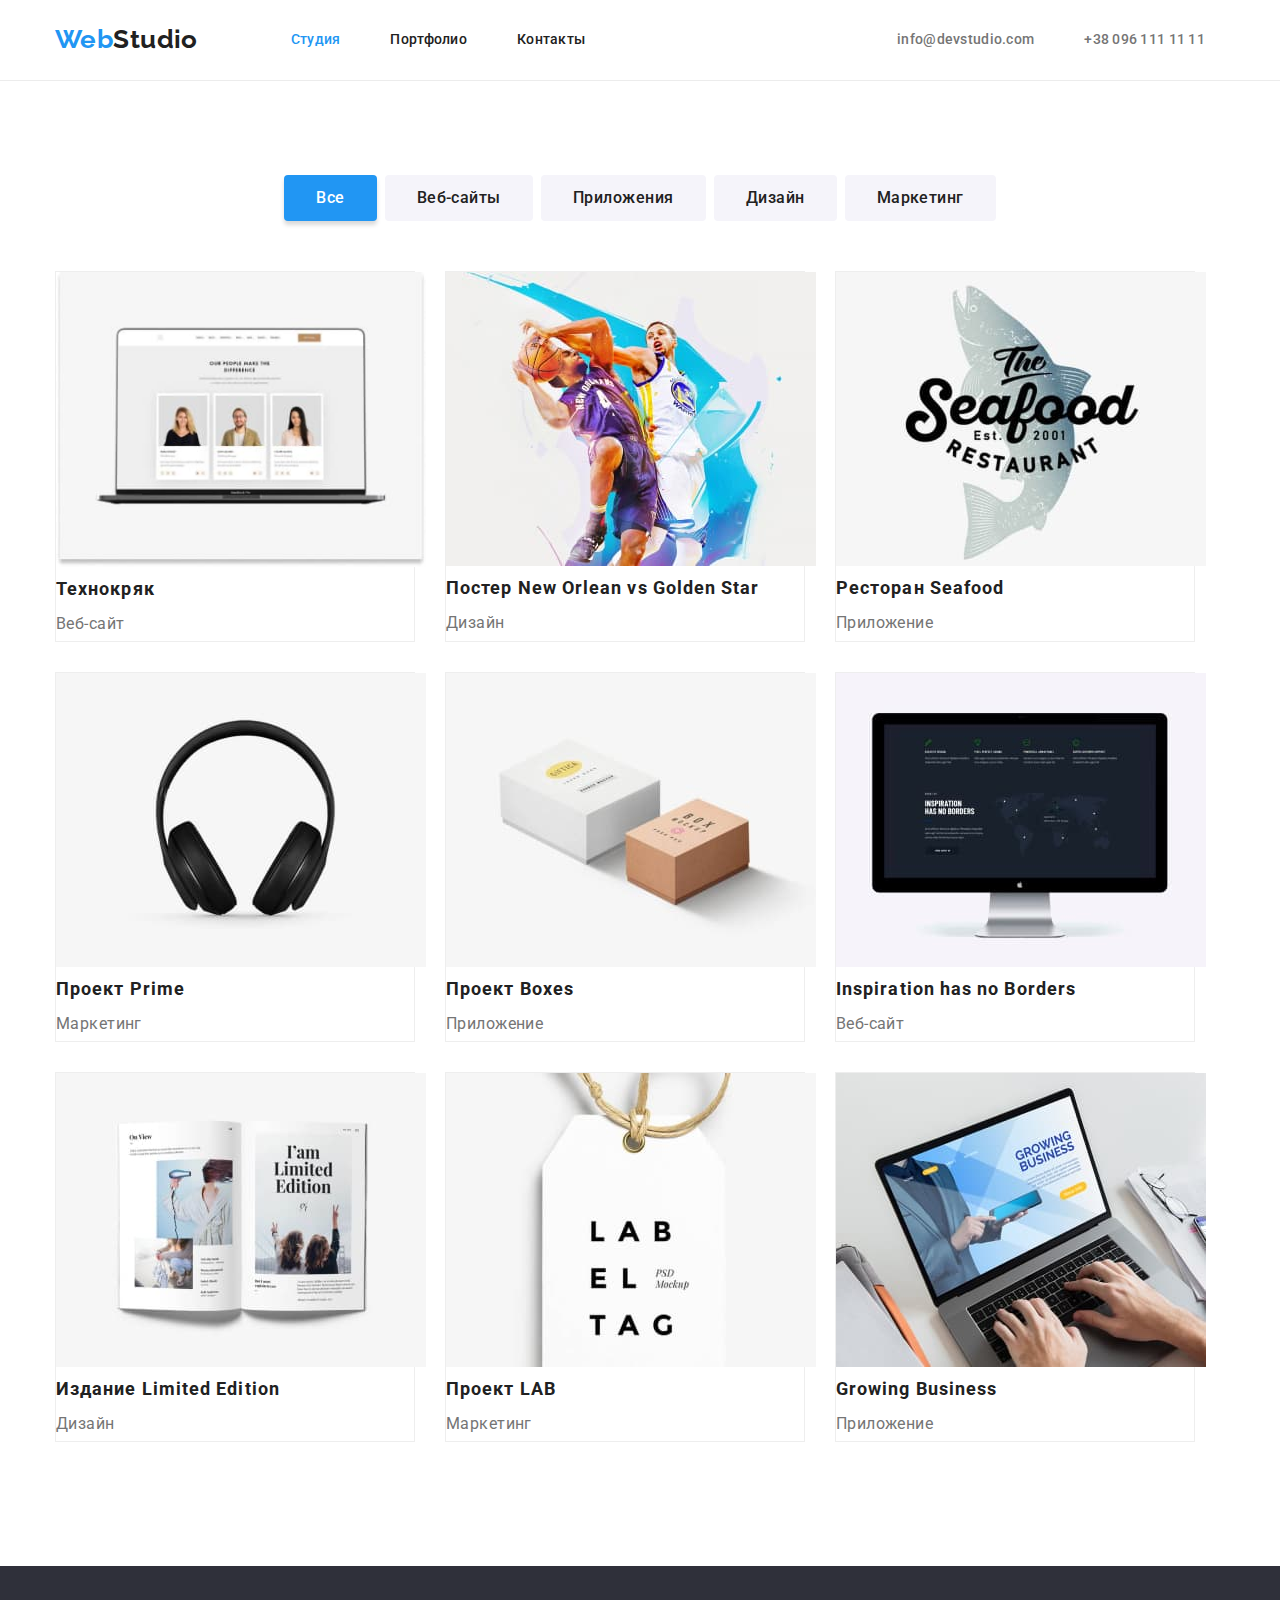
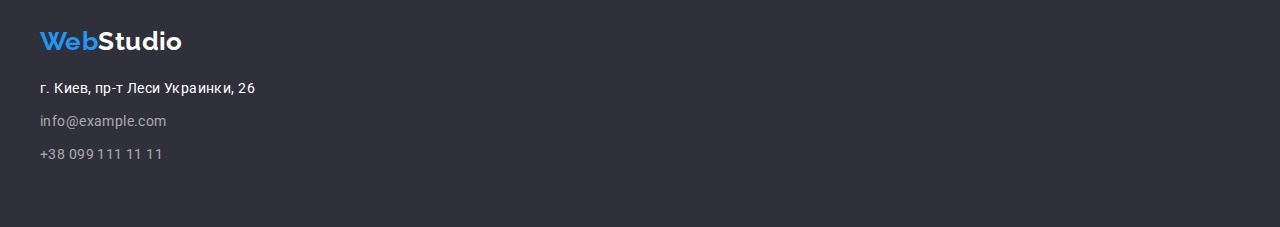
==== portfolio.html @ c17e0c20 "Делает разметку index и portfolio" ====
<!DOCTYPE html>
<html lang="ru">
  <head>
    <meta charset="UTF-8" />
    <meta http-equiv="X-UA-Compatible" content="IE=edge" />
    <meta name="viewport" content="width=device-width, initial-scale=1.0" />
    <title>WebStudio</title>
    <link
      href="https://fonts.googleapis.com/css2?family=Raleway:wght@700&family=Roboto:wght@400;500;700;900&display=swap"
      rel="stylesheet"
    />
    <link
      rel="stylesheet"
      href="https://cdnjs.cloudflare.com/ajax/libs/modern-normalize/0.6.0/modern-normalize.min.css"
    />
    <link rel="stylesheet" href="./css/styles.css" />
  </head>
  <body>
    <header class="page-header">
      <div class="container main-nav">
        <nav class="menu-nav">
          <a href="./index.html" class="logo-header link"
            ><span class="logo-accent">Web</span>Studio
          </a>
          <ul class="site-nav list">
            <li class="site-nav-item">
              <a href="./index.html" class="link current">Студия</a>
            </li>
            <li class="site-nav-item">
              <a href="./portfolio.html" class="link">Портфолио</a>
            </li>
            <li class="site-nav-item">
              <a href="./index.html" class="link">Контакты</a>
            </li>
          </ul>
        </nav>
        <ul class="site-contact list">
          <li class="site-contact-item">
            <a href="mailto:info@devstudio.com" class="link"
              >info@devstudio.com</a
            >
          </li>
          <li class="site-contact-item">
            <a href="tel:+380961111111" class="link">+38 096 111 11 11</a>
          </li>
        </ul>
      </div>
    </header>
    <main>
      <section>
        <div class="container section-portfolio">
          <h1 class="heading-hidden">Портфолио</h1>
          <ul class="list portfolio-buttons">
            <li>
              <button type="button" class="btn btn-portfolio">Все</button>
            </li>
            <li>
              <button type="button" class="btn">Веб-сайты</button>
            </li>
            <li>
              <button type="button" class="btn">Приложения</button>
            </li>
            <li>
              <button type="button" class="btn">Дизайн</button>
            </li>
            <li>
              <button type="button" class="btn">Маркетинг</button>
            </li>
          </ul>
          <ul class="portfolio-list list">
            <li class="portfolio-item">
              <img src="./images/portfolio-1.jpg" alt="Ноутбук" width="370" />
              <h2>Технокряк</h2>
              <p>Веб-сайт</p>
            </li>
            <li class="portfolio-item">
              <img
                src="./images/portfolio-2.jpg"
                alt="Постер New Orlean vs Golden Star"
                width="370"
              />
              <h2>Постер <span lang="en">New Orlean vs Golden Star</span></h2>
              <p>Дизайн</p>
            </li>
            <li class="portfolio-item">
              <img
                src="./images/portfolio-3.jpg"
                alt="Логотоп ресторана Seafood"
                width="370"
              />
              <h2>Ресторан <span lang="en">Seafood</span></h2>
              <p>Приложение</p>
            </li>
            <li class="portfolio-item">
              <img src="./images/portfolio-4.jpg" alt="Наушники" width="370" />
              <h2>Проект <span lang="en">Prime</span></h2>
              <p>Маркетинг</p>
            </li>
            <li class="portfolio-item">
              <img src="./images/portfolio-5.jpg" alt="Коробки" width="370" />
              <h2>Проект <span lang="en">Boxes</span></h2>
              <p>Приложение</p>
            </li>
            <li class="portfolio-item">
              <img src="./images/portfolio-6.jpg" alt="Монитор" width="370" />
              <h2><span lang="en">Inspiration has no Borders</span></h2>
              <p>Веб-сайт</p>
            </li>
            <li class="portfolio-item">
              <img src="./images/portfolio-7.jpg" alt="Книга" width="370" />
              <h2>Издание <span lang="en"> Limited Edition</span></h2>
              <p>Дизайн</p>
            </li>
            <li class="portfolio-item">
              <img src="./images/portfolio-8.jpg" alt="Этикетка" width="370" />
              <h2>Проект<span lang="en"> LAB</span></h2>
              <p>Маркетинг</p>
            </li>
            <li class="portfolio-item">
              <img src="./images/portfolio-9.jpg" alt="Ноутбук" width="370" />
              <h2><span lang="en">Growing Business</span></h2>
              <p>Приложение</p>
            </li>
          </ul>
        </div>
      </section>
    </main>
    <footer class="footer">
      <div class="container page-footer">
        <a href="./index.html" class="logo-footer link"
          ><span class="logo-accent">Web</span>Studio
        </a>
        <address class="footer-address">
          <ul class="list footer-list">
            <li class="footer-list-item">
              <a
                href="https://goo.gl/maps/j5LTMicuxcYMiGvK8"
                target="_blank"
                rel="noreferrer noopener"
                class="link address"
              >
                г. Киев, пр-т Леси Украинки, 26
              </a>
            </li>
            <li class="footer-list-item">
              <a href="mailto:info@example.com" class="link"
                >info@example.com</a
              >
            </li>
            <li class="footer-list-item">
              <a href="tel:+380991111111" class="link">+38 099 111 11 11</a>
            </li>
          </ul>
        </address>
      </div>
    </footer>
  </body>
</html>
---- css/styles.css ----
:root {
  --primary-text-color: #757575;
  --title-text-color: #212121;
  --accent-color: #2196f3;
  --primary-background-color: #ffffff;
  --hero-background-color: #2f303a;
  --button-background-color: #f5f4fa;
  --line-color: #ececec;
}

html {
  box-sizing: border-box;
}

*,
*::before,
*::after {
  box-sizing: inherit;
}

ul {
  margin: 0;
  padding: 0;
}

h1,
h2,
h3,
h4,
h5,
h6 {
  margin-top: 0;
  margin-bottom: 0;
}

body {
  /* margin: 0; */
  background-color: var(--primary-background-color);
  color: var(--primary-text-color);
  font-family: Roboto, sans-serif;
  letter-spacing: 0.03em;
  font-size: 14px;
  line-height: 1.14;
}

.container {
  width: 1200px;
  padding-left: 15px;
  padding-right: 15px;
  margin-right: auto;
  margin-left: auto;
  /* background-color: tomato; */
}

.link {
  text-decoration: none;
}

.list {
  list-style-type: none;
  /* margin: 0;
  padding: 0; */
}
.page-header {
  border-bottom: 1px solid var(--line-color);
}

.logo-header {
  color: var(--title-text-color);
  font-family: Raleway, sans-serif;
  font-size: 26px;
  font-weight: 700;
  line-height: 1.2;
}
.site-nav .link {
  color: var(--title-text-color);
  font-weight: 500;
  letter-spacing: 0.02em;
}

.site-nav .link:hover,
.site-nav .link:focus,
.site-nav .link.current,
.logo-accent {
  color: var(--accent-color);
}

.site-contact .link {
  color: var(--primary-text-color);
  font-weight: 500;
  letter-spacing: 0.02em;
}

.site-contact .link:hover,
.site-contact .link:focus {
  color: var(--accent-color);
}

.site-contact {
  display: flex;
}

.main-nav {
  display: flex;
  justify-content: space-between;
  align-items: center;
}

.menu-nav {
  display: flex;
  align-items: center;
  margin-top: 12px;
  margin-bottom: 12px;
}

.site-nav {
  display: flex;
}

.site-nav-item a {
  display: block;
  padding: 20px 20px;
}
.site-nav-item {
  margin-left: 10px;
}

.site-nav-item:first-child {
  margin-left: 73px;
}

.site-contact-item a {
  display: block;
  padding: 20px;
}

.site-contact-item:nth-child(2) {
  margin-left: 10px;
}

.hero {
  padding-bottom: 200px;
  padding-top: 200px;
  background-color: var(--hero-background-color);
  color: var(--primary-background-color);
  text-align: center;
}

.hero .hero-title {
  margin-bottom: 30px;
  font-weight: 900;
  font-size: 44px;
  line-height: 1.36;
  text-align: center;
  letter-spacing: 0.06em;
  text-transform: uppercase;
}
/* .hero-title {
  margin-top: 0px;
  margin-bottom: 30px;
}
.title {
  margin-top: 0;
  margin-bottom: 10px;
} */
.btn {
  display: inline-block;
  background-color: var(--button-background-color);
  cursor: pointer;
  color: var(--title-text-color);
  font-family: inherit;
  font-weight: 500;
  font-size: 16px;
  line-height: 1.62;
  text-align: center;
  border: 0;
  letter-spacing: 0.03em;
  border-radius: 4px;
  padding: 10px 32px;
}
.btn:hover,
.btn:focus {
  background-color: var(--accent-color);
}

.accent-btn {
  background-color: var(--accent-color);
  color: var(--primary-background-color);
  box-shadow: 0px 4px 4px rgba(0, 0, 0, 0.15);
  font-weight: 700;
  line-height: 1.875;
  letter-spacing: 0.06em;
  box-shadow: 0px 4px 4px rgba(0, 0, 0, 0.15);
  border-radius: 4px;
  /* повторяется бордер? */
  padding: 10px 32px;
  min-width: 200px;
}

.btn-portfolio {
  background-color: var(--accent-color);
  color: var(--primary-background-color);
  box-shadow: 0px 4px 4px rgba(0, 0, 0, 0.15);
}
.section-benefits {
  padding-bottom: 94px;
  padding-top: 94px;
}

.heading-hidden {
  display: none;
}

.benefits-list {
  display: flex;
}

.benefits-list li {
  margin-right: 30px;
}

.benefits-list li:last-child {
  margin-right: 0;
}
/* .benefits-list .title {
  c
} */
.benefits-list .description {
  line-height: 1.714;
}

.section-title {
  color: var(--title-text-color);
  font-weight: 700;
  font-size: 36px;
  line-height: 1.16;
  text-align: center;
}

.team {
  background-color: var(--button-background-color);
}

.team-list {
  display: flex;
  justify-content: space-between;
}

.team-list-item {
  background-color: var(--primary-background-color);
  box-shadow: 0px 1px 3px rgba(0, 0, 0, 0.12), 0px 1px 1px rgba(0, 0, 0, 0.14),
    0px 2px 1px rgba(0, 0, 0, 0.2);
  border-radius: 0px 0px 4px 4px;
}

.team-list-item > .team-list-title {
  color: var(--title-text-color);
  font-weight: 500;
  font-size: 16px;
  line-height: 1.18;
  text-align: center;
}

.team-list-item > .team-list-description {
  font-size: 16px;
  line-height: 1.18;
  /* identical to box height */
  text-align: center;
}

.footer {
  background-color: var(--hero-background-color);
}

.logo-footer {
  color: var(--primary-background-color);
  font-family: Raleway, sans-serif;
  font-size: 26px;
  font-weight: 700;
  line-height: 1.2;
}

.footer-list-item .link {
  color: rgba(255, 255, 255, 0.6);
  font-style: normal;
  line-height: 1.71;
}

.footer-address {
  font-style: normal;
}
.footer-list-item .link.address {
  color: var(--primary-background-color);
}
.footer-list-item .link:hover,
.footer-list-item .link:focus {
  color: var(--accent-color);
}

.portfolio-list .portfolio-item {
  border: 1px solid #eeeeee;
}

.portfolio-item > h2 {
  color: var(--title-text-color);
  font-weight: 700;
  font-size: 18px;
  line-height: 2;
  letter-spacing: 0.06em;
}

.portfolio-item > p {
  font-size: 16px;
  line-height: 1.87px;
}
.description {
  margin-bottom: 0;
  margin-top: 0;
}

.section-works {
  padding-top: 0;
  padding-bottom: 94px;
}

.works-list {
  display: flex;
  justify-content: space-between;
}

.benefits-title {
  margin-bottom: 10px;
  color: var(--title-text-color);
  font-weight: 700;
  text-transform: uppercase;
  font-size: 14px;
}
.section-works .section-title {
  margin-bottom: 50px;
}

.section-team {
  padding: 94px 0;
}

.section-team .section-title {
  margin-bottom: 50px;
}

.team-list-item img {
  margin-bottom: 30px;
}

.team-list-item h3 {
  margin-bottom: 10px;
}

.team-list-item p {
  margin-top: 0;
  margin-bottom: 30px;
}

.page-footer {
  padding: 60px 0;
}

.page-footer .logo-footer {
  display: block;
  margin-bottom: 20px;
}

.footer-list-item:not(:last-child) {
  display: block;
  margin-bottom: 9px;
}

.portfolio-buttons {
  display: flex;
  margin-bottom: 50px;
  justify-content: center;
}
.section-portfolio {
  padding-top: 94px;
  padding-bottom: 94px;
}

.portfolio-buttons li:not(:last-child) {
  margin-right: 8px;
}

.portfolio-list {
  display: flex;
  flex-wrap: wrap;
}

.portfolio-item:nth-child(3n) {
  margin-right: 0;
}

.portfolio-item {
  width: calc((100% - 90px) / 3);
  margin-right: 30px;
  margin-bottom: 30px;
}
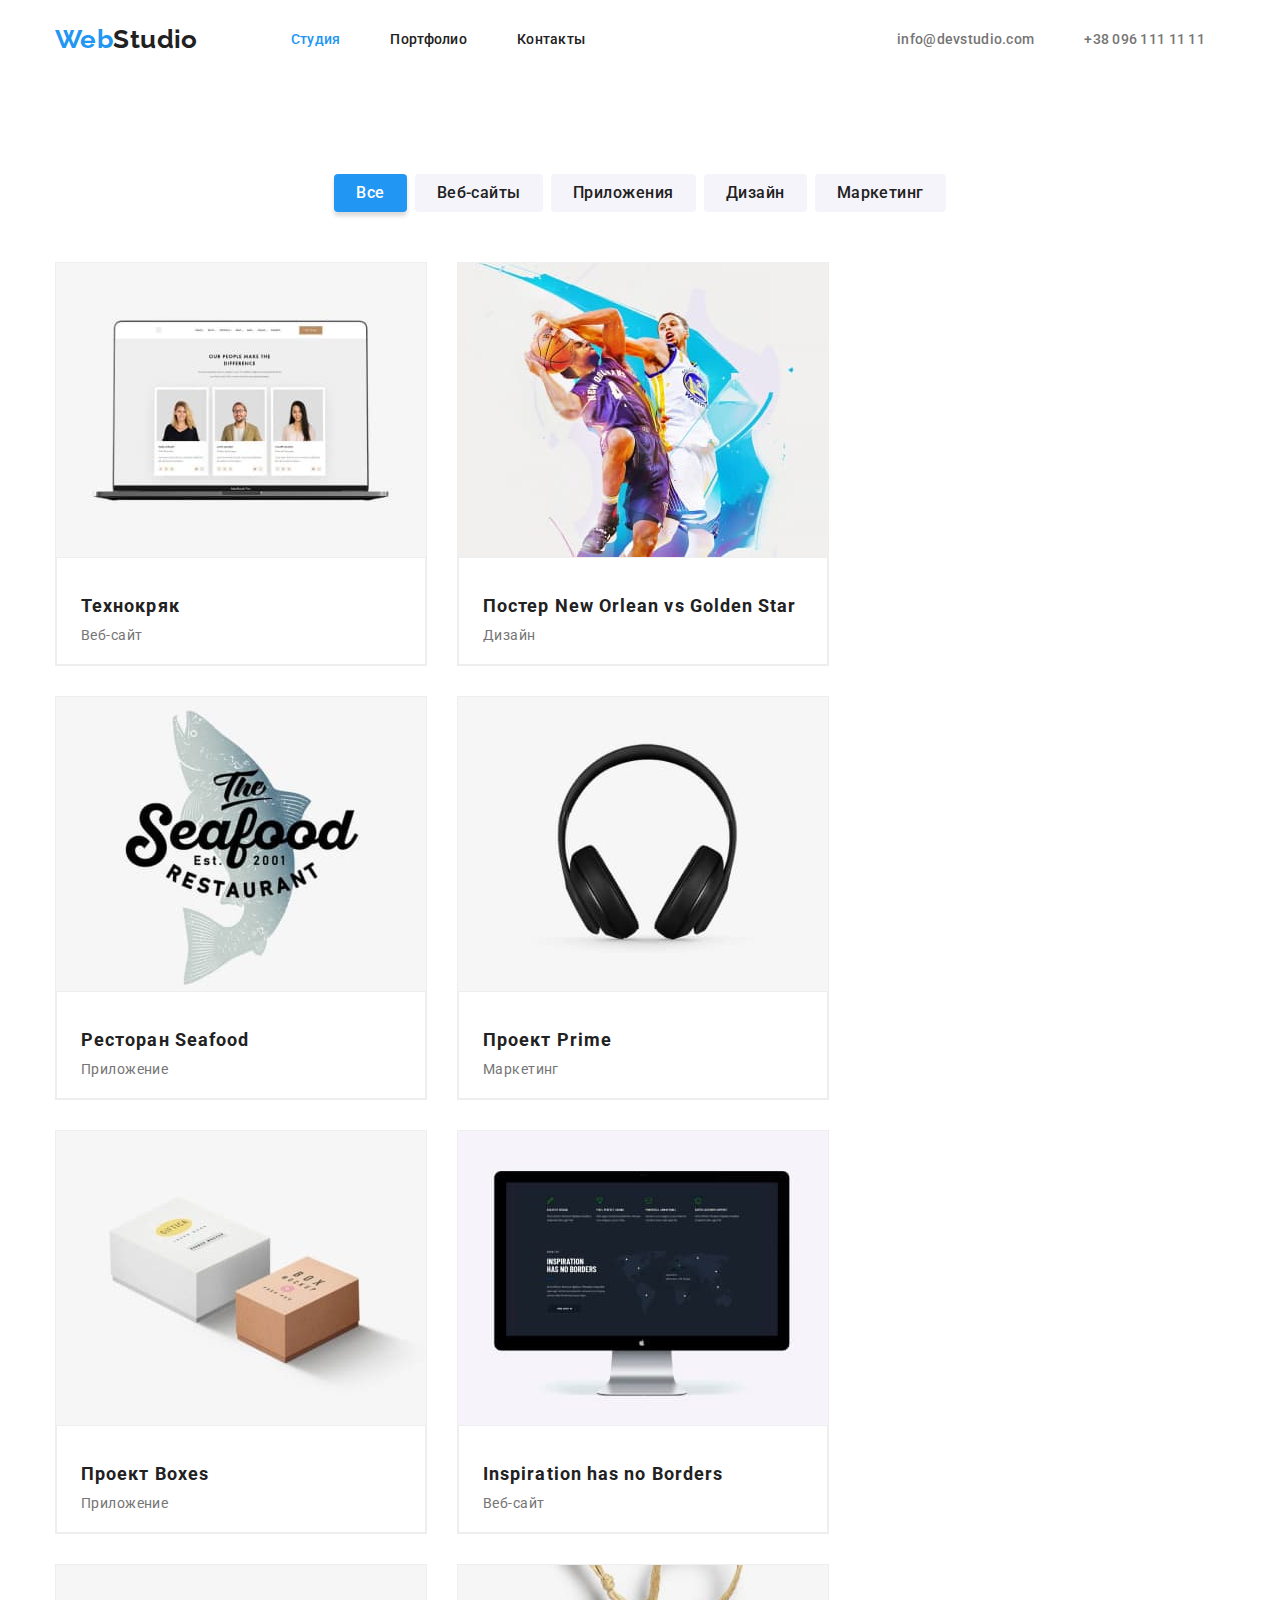
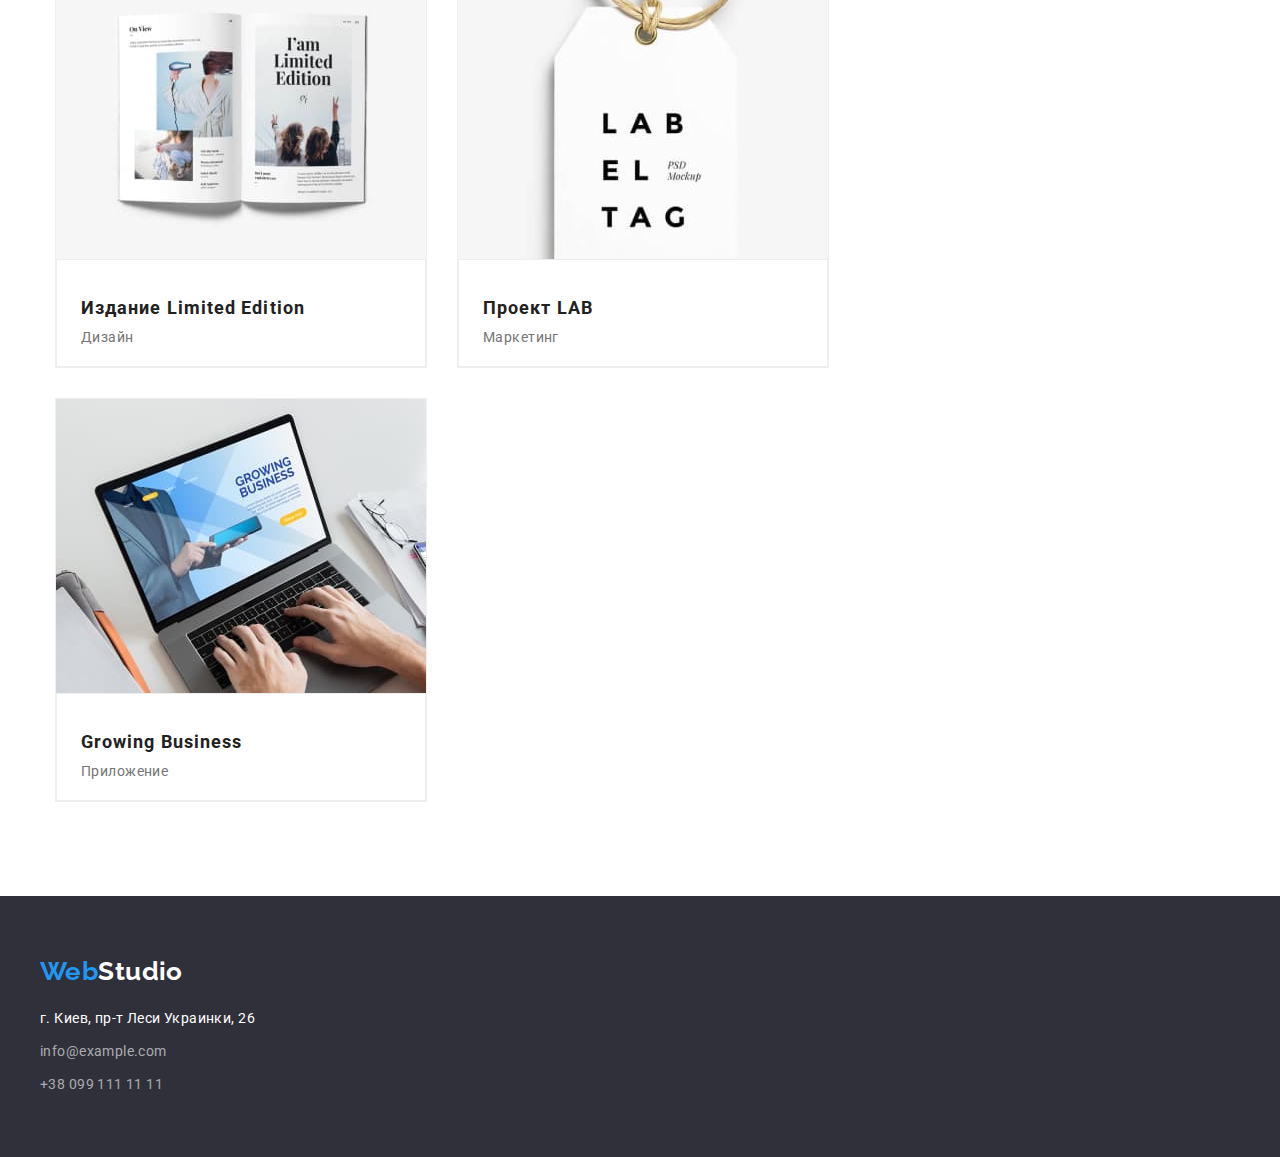
==== commit 8db8949d: "Делает flex на странице potfolio" ====
--- a/portfolio.html
+++ b/portfolio.html
@@ -69,57 +69,106 @@
           </ul>
           <ul class="portfolio-list list">
             <li class="portfolio-item">
-              <img src="./images/portfolio-1.jpg" alt="Ноутбук" width="370" />
-              <h2>Технокряк</h2>
-              <p>Веб-сайт</p>
-            </li>
-            <li class="portfolio-item">
-              <img
-                src="./images/portfolio-2.jpg"
-                alt="Постер New Orlean vs Golden Star"
-                width="370"
-              />
-              <h2>Постер <span lang="en">New Orlean vs Golden Star</span></h2>
-              <p>Дизайн</p>
-            </li>
-            <li class="portfolio-item">
-              <img
-                src="./images/portfolio-3.jpg"
-                alt="Логотоп ресторана Seafood"
-                width="370"
-              />
-              <h2>Ресторан <span lang="en">Seafood</span></h2>
-              <p>Приложение</p>
-            </li>
-            <li class="portfolio-item">
-              <img src="./images/portfolio-4.jpg" alt="Наушники" width="370" />
-              <h2>Проект <span lang="en">Prime</span></h2>
-              <p>Маркетинг</p>
-            </li>
-            <li class="portfolio-item">
-              <img src="./images/portfolio-5.jpg" alt="Коробки" width="370" />
-              <h2>Проект <span lang="en">Boxes</span></h2>
-              <p>Приложение</p>
-            </li>
-            <li class="portfolio-item">
-              <img src="./images/portfolio-6.jpg" alt="Монитор" width="370" />
-              <h2><span lang="en">Inspiration has no Borders</span></h2>
-              <p>Веб-сайт</p>
-            </li>
-            <li class="portfolio-item">
-              <img src="./images/portfolio-7.jpg" alt="Книга" width="370" />
-              <h2>Издание <span lang="en"> Limited Edition</span></h2>
-              <p>Дизайн</p>
-            </li>
-            <li class="portfolio-item">
-              <img src="./images/portfolio-8.jpg" alt="Этикетка" width="370" />
-              <h2>Проект<span lang="en"> LAB</span></h2>
-              <p>Маркетинг</p>
-            </li>
-            <li class="portfolio-item">
-              <img src="./images/portfolio-9.jpg" alt="Ноутбук" width="370" />
-              <h2><span lang="en">Growing Business</span></h2>
-              <p>Приложение</p>
+              <div class="card-thumb">
+                <img src="./images/portfolio-1.jpg" alt="Ноутбук" />
+              </div>
+              <div class="card-content">
+                <h2 class="card-heading">Технокряк</h2>
+                <p class="card-text">Веб-сайт</p>
+              </div>
+            </li>
+
+            <li class="portfolio-item">
+              <div class="card-thumb">
+                <img
+                  src="./images/portfolio-2.jpg"
+                  alt="Постер New Orlean vs Golden Star"
+                />
+              </div>
+              <div class="card-content">
+                <h2 class="card-heading">
+                  Постер <span lang="en">New Orlean vs Golden Star</span>
+                </h2>
+                <p class="card-text">Дизайн</p>
+              </div>
+            </li>
+            <li class="portfolio-item">
+              <div class="card-thumb">
+                <img
+                  src="./images/portfolio-3.jpg"
+                  alt="Логотоп ресторана Seafood"
+                />
+              </div>
+              <div class="card-content">
+                <h2 class="card-heading">
+                  Ресторан <span lang="en">Seafood</span>
+                </h2>
+                <p class="card-text">Приложение</p>
+              </div>
+            </li>
+            <li class="portfolio-item">
+              <div class="card-thumb">
+                <img src="./images/portfolio-4.jpg" alt="Наушники" />
+              </div>
+              <div class="card-content">
+                <h2 class="card-heading">
+                  Проект <span lang="en">Prime</span>
+                </h2>
+                <p class="card-text">Маркетинг</p>
+              </div>
+            </li>
+            <li class="portfolio-item">
+              <div class="card-thumb">
+                <img src="./images/portfolio-5.jpg" alt="Коробки" />
+              </div>
+              <div class="card-content">
+                <h2 class="card-heading">
+                  Проект <span lang="en">Boxes</span>
+                </h2>
+                <p class="card-text">Приложение</p>
+              </div>
+            </li>
+            <li class="portfolio-item">
+              <div class="card-thumb">
+                <img src="./images/portfolio-6.jpg" alt="Монитор" />
+              </div>
+              <div class="card-content">
+                <h2 class="card-heading">
+                  <span lang="en">Inspiration has no Borders</span>
+                </h2>
+                <p class="card-text">Веб-сайт</p>
+              </div>
+            </li>
+            <li class="portfolio-item">
+              <div class="card-thumb">
+                <img src="./images/portfolio-7.jpg" alt="Книга" />
+              </div>
+              <div class="card-content">
+                <h2 class="card-heading">
+                  Издание <span lang="en"> Limited Edition</span>
+                </h2>
+                <p class="card-text">Дизайн</p>
+              </div>
+            </li>
+            <li class="portfolio-item">
+              <div class="card-thumb">
+                <img src="./images/portfolio-8.jpg" alt="Этикетка" />
+              </div>
+              <div class="card-content">
+                <h2 class="card-heading">Проект<span lang="en"> LAB</span></h2>
+                <p class="card-text">Маркетинг</p>
+              </div>
+            </li>
+            <li class="portfolio-item">
+              <div class="card-thumb">
+                <img src="./images/portfolio-9.jpg" alt="Ноутбук" />
+              </div>
+              <div class="card-content">
+                <h2 class="card-heading">
+                  <span lang="en">Growing Business</span>
+                </h2>
+                <p class="card-text">Приложение</p>
+              </div>
             </li>
           </ul>
         </div>
--- a/css/styles.css
+++ b/css/styles.css
@@ -6,6 +6,7 @@
   --hero-background-color: #2f303a;
   --button-background-color: #f5f4fa;
   --line-color: #ececec;
+  --card-set-gap: 30px;
 }
 
 html {
@@ -17,7 +18,9 @@
 *::after {
   box-sizing: inherit;
 }
-
+p {
+  margin: 0;
+}
 ul {
   margin: 0;
   padding: 0;
@@ -33,6 +36,10 @@
   margin-bottom: 0;
 }
 
+img {
+  display: block;
+  max-width: 100%;
+}
 body {
   /* margin: 0; */
   background-color: var(--primary-background-color);
@@ -61,9 +68,9 @@
   /* margin: 0;
   padding: 0; */
 }
-.page-header {
+/* .page-header {
   border-bottom: 1px solid var(--line-color);
-}
+} */
 
 .logo-header {
   color: var(--title-text-color);
@@ -171,12 +178,12 @@
   font-family: inherit;
   font-weight: 500;
   font-size: 16px;
-  line-height: 1.62;
+  line-height: 1.625;
   text-align: center;
   border: 0;
   letter-spacing: 0.03em;
   border-radius: 4px;
-  padding: 10px 32px;
+  padding: 6px 22px;
 }
 .btn:hover,
 .btn:focus {
@@ -297,11 +304,11 @@
   color: var(--accent-color);
 }
 
-.portfolio-list .portfolio-item {
+/* .portfolio-list .portfolio-item {
   border: 1px solid #eeeeee;
-}
-
-.portfolio-item > h2 {
+} */
+
+.portfolio-item .card-heading {
   color: var(--title-text-color);
   font-weight: 700;
   font-size: 18px;
@@ -309,9 +316,12 @@
   letter-spacing: 0.06em;
 }
 
-.portfolio-item > p {
+.portfolio-item.card-text {
+  /* padding: 0; */
   font-size: 16px;
-  line-height: 1.87px;
+  line-height: 1.875;
+  /* margin-top: 0;
+  margin-bottom: 20px; */
 }
 .description {
   margin-bottom: 0;
@@ -351,6 +361,12 @@
   margin-bottom: 30px;
 }
 
+/* .portfolio-item img {
+} */
+.portfolio-item h2 {
+  margin-bottom: 4px;
+}
+
 .team-list-item h3 {
   margin-bottom: 10px;
 }
@@ -391,14 +407,26 @@
 .portfolio-list {
   display: flex;
   flex-wrap: wrap;
-}
-
-.portfolio-item:nth-child(3n) {
-  margin-right: 0;
+  margin-right: calc(-1 * var(--card-set-gap));
+  margin-bottom: calc(-1 * var(--card-set-gap));
 }
 
 .portfolio-item {
-  width: calc((100% - 90px) / 3);
-  margin-right: 30px;
-  margin-bottom: 30px;
-}
+  /* width: calc((100% - 90px) / 3); */
+  margin-right: var(--card-set-gap);
+  margin-bottom: var(--card-set-gap);
+  flex-basis: calc((100% / 3)- var(--card-set-gap));
+  border: 1px solid #eeeeee;
+  /* box-shadow: 0px 4px 4px rgba(0, 0, 0, 0.25); */
+}
+
+/* .card-thumb {
+  /* outline: 1px solid tomato; */
+/* margin-bottom: 30px; */
+
+.card-content {
+  padding: 30px 24px 20px 24px;
+  border: 1px solid #eeeeee;
+
+  /* outline: 1px solid tomato; */
+}
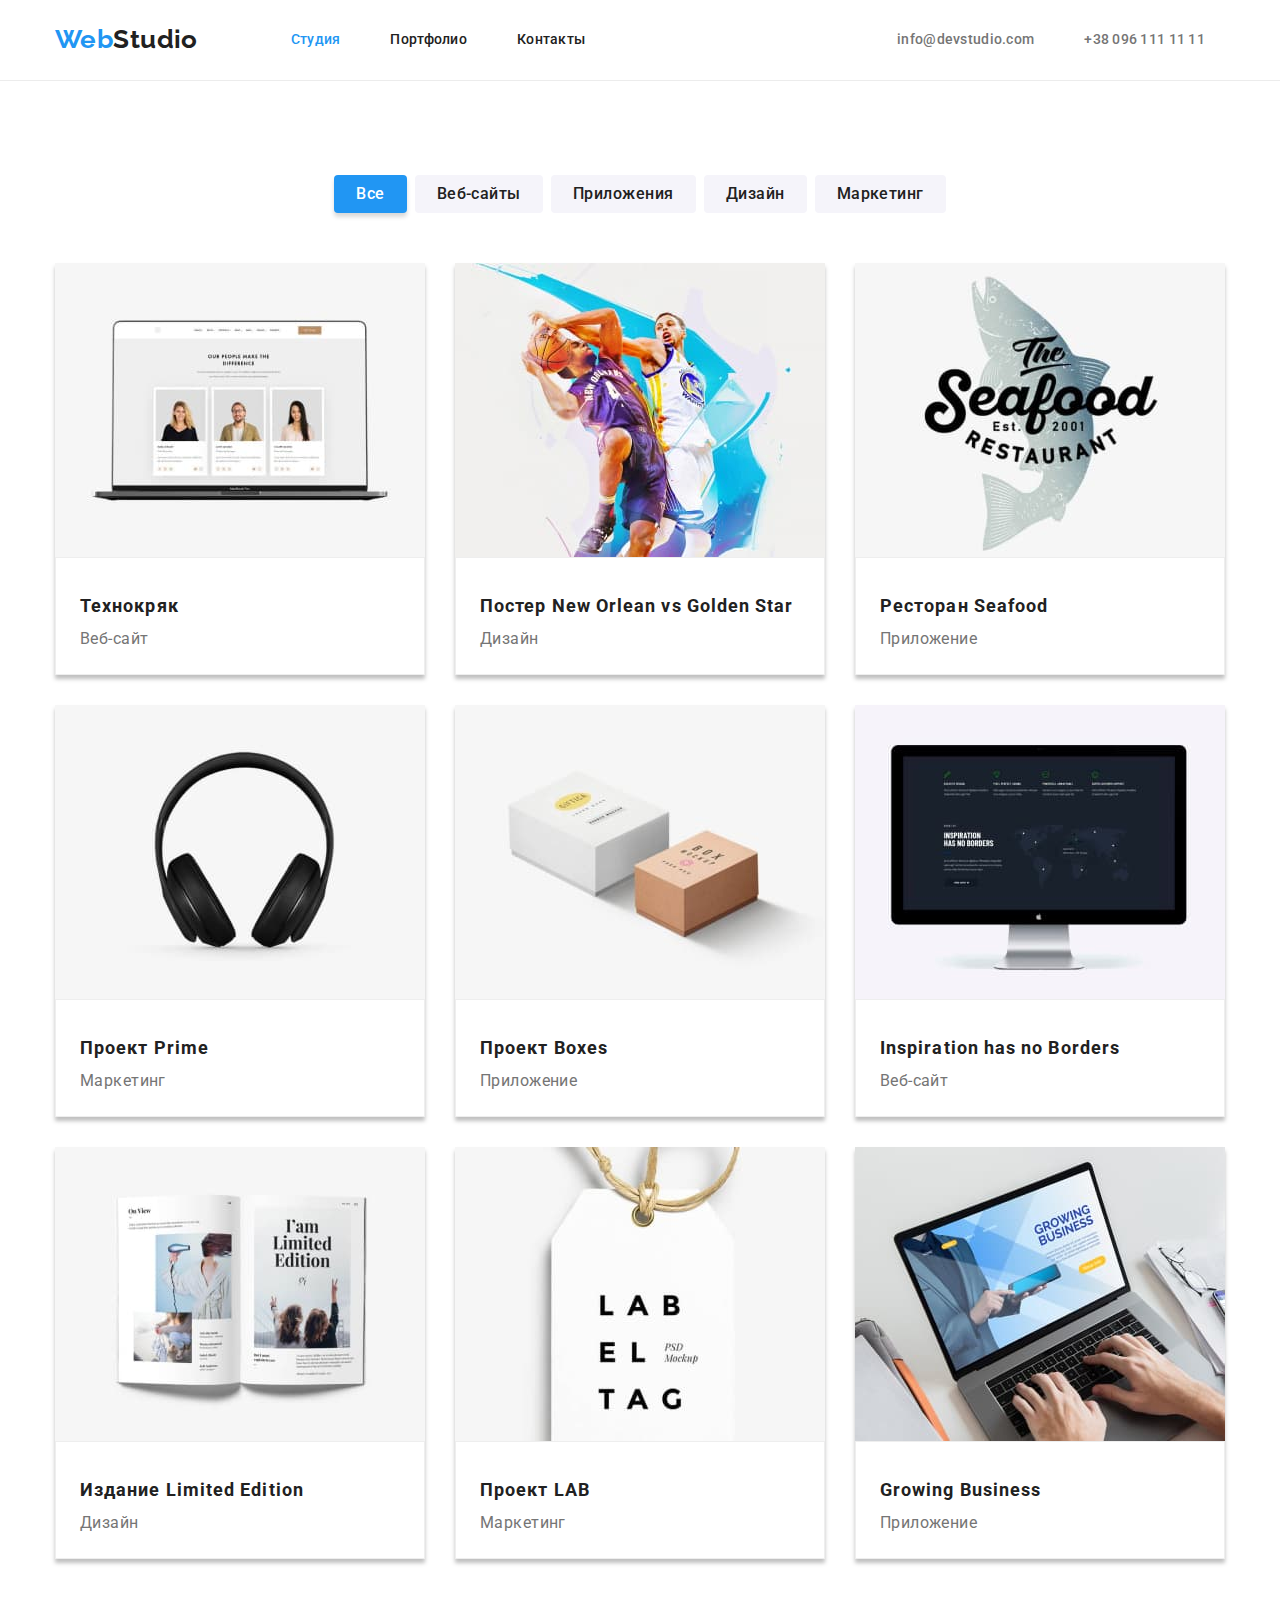
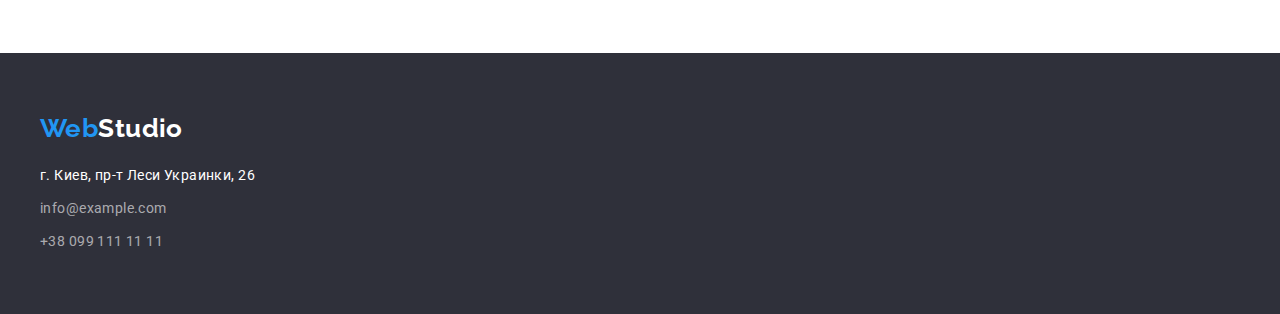
==== commit 1449d17f: "Корректирует flexbox "Наша команда""" ====
--- a/portfolio.html
+++ b/portfolio.html
@@ -47,8 +47,8 @@
       </div>
     </header>
     <main>
-      <section>
-        <div class="container section-portfolio">
+      <section class="section">
+        <div class="container">
           <h1 class="heading-hidden">Портфолио</h1>
           <ul class="list portfolio-buttons">
             <li>
--- a/css/styles.css
+++ b/css/styles.css
@@ -7,6 +7,7 @@
   --button-background-color: #f5f4fa;
   --line-color: #ececec;
   --card-set-gap: 30px;
+  --footer-address-color: rgba(255, 255, 255, 0.6);
 }
 
 html {
@@ -41,7 +42,6 @@
   max-width: 100%;
 }
 body {
-  /* margin: 0; */
   background-color: var(--primary-background-color);
   color: var(--primary-text-color);
   font-family: Roboto, sans-serif;
@@ -56,7 +56,6 @@
   padding-right: 15px;
   margin-right: auto;
   margin-left: auto;
-  /* background-color: tomato; */
 }
 
 .link {
@@ -65,12 +64,7 @@
 
 .list {
   list-style-type: none;
-  /* margin: 0;
-  padding: 0; */
-}
-/* .page-header {
-  border-bottom: 1px solid var(--line-color);
-} */
+}
 
 .logo-header {
   color: var(--title-text-color);
@@ -83,6 +77,11 @@
   color: var(--title-text-color);
   font-weight: 500;
   letter-spacing: 0.02em;
+}
+
+.section {
+  padding-top: 94px;
+  padding-bottom: 94px;
 }
 
 .site-nav .link:hover,
@@ -124,7 +123,7 @@
   display: flex;
 }
 
-.site-nav-item a {
+.site-nav-item > .link {
   display: block;
   padding: 20px 20px;
 }
@@ -136,7 +135,7 @@
   margin-left: 73px;
 }
 
-.site-contact-item a {
+.site-contact-item > .link {
   display: block;
   padding: 20px;
 }
@@ -145,7 +144,7 @@
   margin-left: 10px;
 }
 
-.hero {
+.section.hero {
   padding-bottom: 200px;
   padding-top: 200px;
   background-color: var(--hero-background-color);
@@ -154,7 +153,7 @@
 }
 
 .hero .hero-title {
-  margin-bottom: 30px;
+  margin-bottom: var(--card-set-gap);
   font-weight: 900;
   font-size: 44px;
   line-height: 1.36;
@@ -162,14 +161,9 @@
   letter-spacing: 0.06em;
   text-transform: uppercase;
 }
-/* .hero-title {
-  margin-top: 0px;
-  margin-bottom: 30px;
-}
-.title {
-  margin-top: 0;
-  margin-bottom: 10px;
-} */
+.page-header {
+  border-bottom: 1px solid var(--line-color);
+}
 .btn {
   display: inline-block;
   background-color: var(--button-background-color);
@@ -191,16 +185,14 @@
 }
 
 .accent-btn {
+  padding: 10px 32px;
   background-color: var(--accent-color);
   color: var(--primary-background-color);
-  box-shadow: 0px 4px 4px rgba(0, 0, 0, 0.15);
   font-weight: 700;
   line-height: 1.875;
   letter-spacing: 0.06em;
   box-shadow: 0px 4px 4px rgba(0, 0, 0, 0.15);
   border-radius: 4px;
-  /* повторяется бордер? */
-  padding: 10px 32px;
   min-width: 200px;
 }
 
@@ -209,10 +201,6 @@
   color: var(--primary-background-color);
   box-shadow: 0px 4px 4px rgba(0, 0, 0, 0.15);
 }
-.section-benefits {
-  padding-bottom: 94px;
-  padding-top: 94px;
-}
 
 .heading-hidden {
   display: none;
@@ -220,20 +208,17 @@
 
 .benefits-list {
   display: flex;
-}
-
-.benefits-list li {
-  margin-right: 30px;
-}
-
-.benefits-list li:last-child {
-  margin-right: 0;
-}
-/* .benefits-list .title {
-  c
-} */
-.benefits-list .description {
+  margin-right: calc(-1 * var(--card-set-gap));
+}
+
+.benefits-item {
+  flex-basis: calc((100% / 4) - var(--card-set-gap));
+  margin-right: var(--card-set-gap);
+}
+
+.benefits-item > .benefits-text {
   line-height: 1.714;
+  text-align: justify;
 }
 
 .section-title {
@@ -251,16 +236,21 @@
 .team-list {
   display: flex;
   justify-content: space-between;
+  margin-right: calc(-1 * var(--card-set-gap));
 }
 
 .team-list-item {
+  margin-right: var(--card-set-gap);
+  flex-basis: calc((100% / 4) - var(--card-set-gap));
+  border-radius: 0px 0px 4px 4px;
+  overflow: hidden;
   background-color: var(--primary-background-color);
   box-shadow: 0px 1px 3px rgba(0, 0, 0, 0.12), 0px 1px 1px rgba(0, 0, 0, 0.14),
     0px 2px 1px rgba(0, 0, 0, 0.2);
-  border-radius: 0px 0px 4px 4px;
-}
-
-.team-list-item > .team-list-title {
+}
+
+.team-card-content > .team-list-title {
+  margin-bottom: 10px;
   color: var(--title-text-color);
   font-weight: 500;
   font-size: 16px;
@@ -268,10 +258,10 @@
   text-align: center;
 }
 
-.team-list-item > .team-list-description {
+.team-card-content > .team-list-description {
+  margin-bottom: var(--card-set-gap);
   font-size: 16px;
   line-height: 1.18;
-  /* identical to box height */
   text-align: center;
 }
 
@@ -288,7 +278,7 @@
 }
 
 .footer-list-item .link {
-  color: rgba(255, 255, 255, 0.6);
+  color: var(--footer-address-color);
   font-style: normal;
   line-height: 1.71;
 }
@@ -296,7 +286,7 @@
 .footer-address {
   font-style: normal;
 }
-.footer-list-item .link.address {
+.footer-list-item > .link.address {
   color: var(--primary-background-color);
 }
 .footer-list-item .link:hover,
@@ -304,10 +294,6 @@
   color: var(--accent-color);
 }
 
-/* .portfolio-list .portfolio-item {
-  border: 1px solid #eeeeee;
-} */
-
 .portfolio-item .card-heading {
   color: var(--title-text-color);
   font-weight: 700;
@@ -316,92 +302,53 @@
   letter-spacing: 0.06em;
 }
 
-.portfolio-item.card-text {
-  /* padding: 0; */
+.section.section-works {
+  padding-top: 0;
+}
+
+.works-list {
+  display: flex;
+  justify-content: space-between;
+}
+
+.benefits-title {
+  margin-bottom: 10px;
+  color: var(--title-text-color);
+  font-weight: 700;
+  text-transform: uppercase;
+  font-size: 14px;
+}
+.section-works .section-title,
+.team .section-title {
+  margin-bottom: 50px;
+}
+
+.page-footer {
+  padding: 60px 0;
+}
+
+.page-footer .logo-footer {
+  display: block;
+  margin-bottom: 20px;
+}
+
+.footer-list-item:not(:last-child) {
+  display: block;
+  margin-bottom: 9px;
+}
+
+.portfolio-buttons {
+  display: flex;
+  margin-bottom: 50px;
+  justify-content: center;
+}
+
+.portfolio-buttons li:not(:last-child) {
+  margin-right: 8px;
+}
+.portfolio-item .card-text {
   font-size: 16px;
   line-height: 1.875;
-  /* margin-top: 0;
-  margin-bottom: 20px; */
-}
-.description {
-  margin-bottom: 0;
-  margin-top: 0;
-}
-
-.section-works {
-  padding-top: 0;
-  padding-bottom: 94px;
-}
-
-.works-list {
-  display: flex;
-  justify-content: space-between;
-}
-
-.benefits-title {
-  margin-bottom: 10px;
-  color: var(--title-text-color);
-  font-weight: 700;
-  text-transform: uppercase;
-  font-size: 14px;
-}
-.section-works .section-title {
-  margin-bottom: 50px;
-}
-
-.section-team {
-  padding: 94px 0;
-}
-
-.section-team .section-title {
-  margin-bottom: 50px;
-}
-
-.team-list-item img {
-  margin-bottom: 30px;
-}
-
-/* .portfolio-item img {
-} */
-.portfolio-item h2 {
-  margin-bottom: 4px;
-}
-
-.team-list-item h3 {
-  margin-bottom: 10px;
-}
-
-.team-list-item p {
-  margin-top: 0;
-  margin-bottom: 30px;
-}
-
-.page-footer {
-  padding: 60px 0;
-}
-
-.page-footer .logo-footer {
-  display: block;
-  margin-bottom: 20px;
-}
-
-.footer-list-item:not(:last-child) {
-  display: block;
-  margin-bottom: 9px;
-}
-
-.portfolio-buttons {
-  display: flex;
-  margin-bottom: 50px;
-  justify-content: center;
-}
-.section-portfolio {
-  padding-top: 94px;
-  padding-bottom: 94px;
-}
-
-.portfolio-buttons li:not(:last-child) {
-  margin-right: 8px;
 }
 
 .portfolio-list {
@@ -412,21 +359,17 @@
 }
 
 .portfolio-item {
-  /* width: calc((100% - 90px) / 3); */
   margin-right: var(--card-set-gap);
   margin-bottom: var(--card-set-gap);
-  flex-basis: calc((100% / 3)- var(--card-set-gap));
-  border: 1px solid #eeeeee;
-  /* box-shadow: 0px 4px 4px rgba(0, 0, 0, 0.25); */
-}
-
-/* .card-thumb {
-  /* outline: 1px solid tomato; */
-/* margin-bottom: 30px; */
+  flex-basis: calc((100% / 3) - var(--card-set-gap));
+  box-shadow: 0px 4px 4px rgba(0, 0, 0, 0.25);
+}
 
 .card-content {
   padding: 30px 24px 20px 24px;
   border: 1px solid #eeeeee;
-
-  /* outline: 1px solid tomato; */
-}
+}
+
+.team-thumb {
+  margin-bottom: var(--card-set-gap);
+}
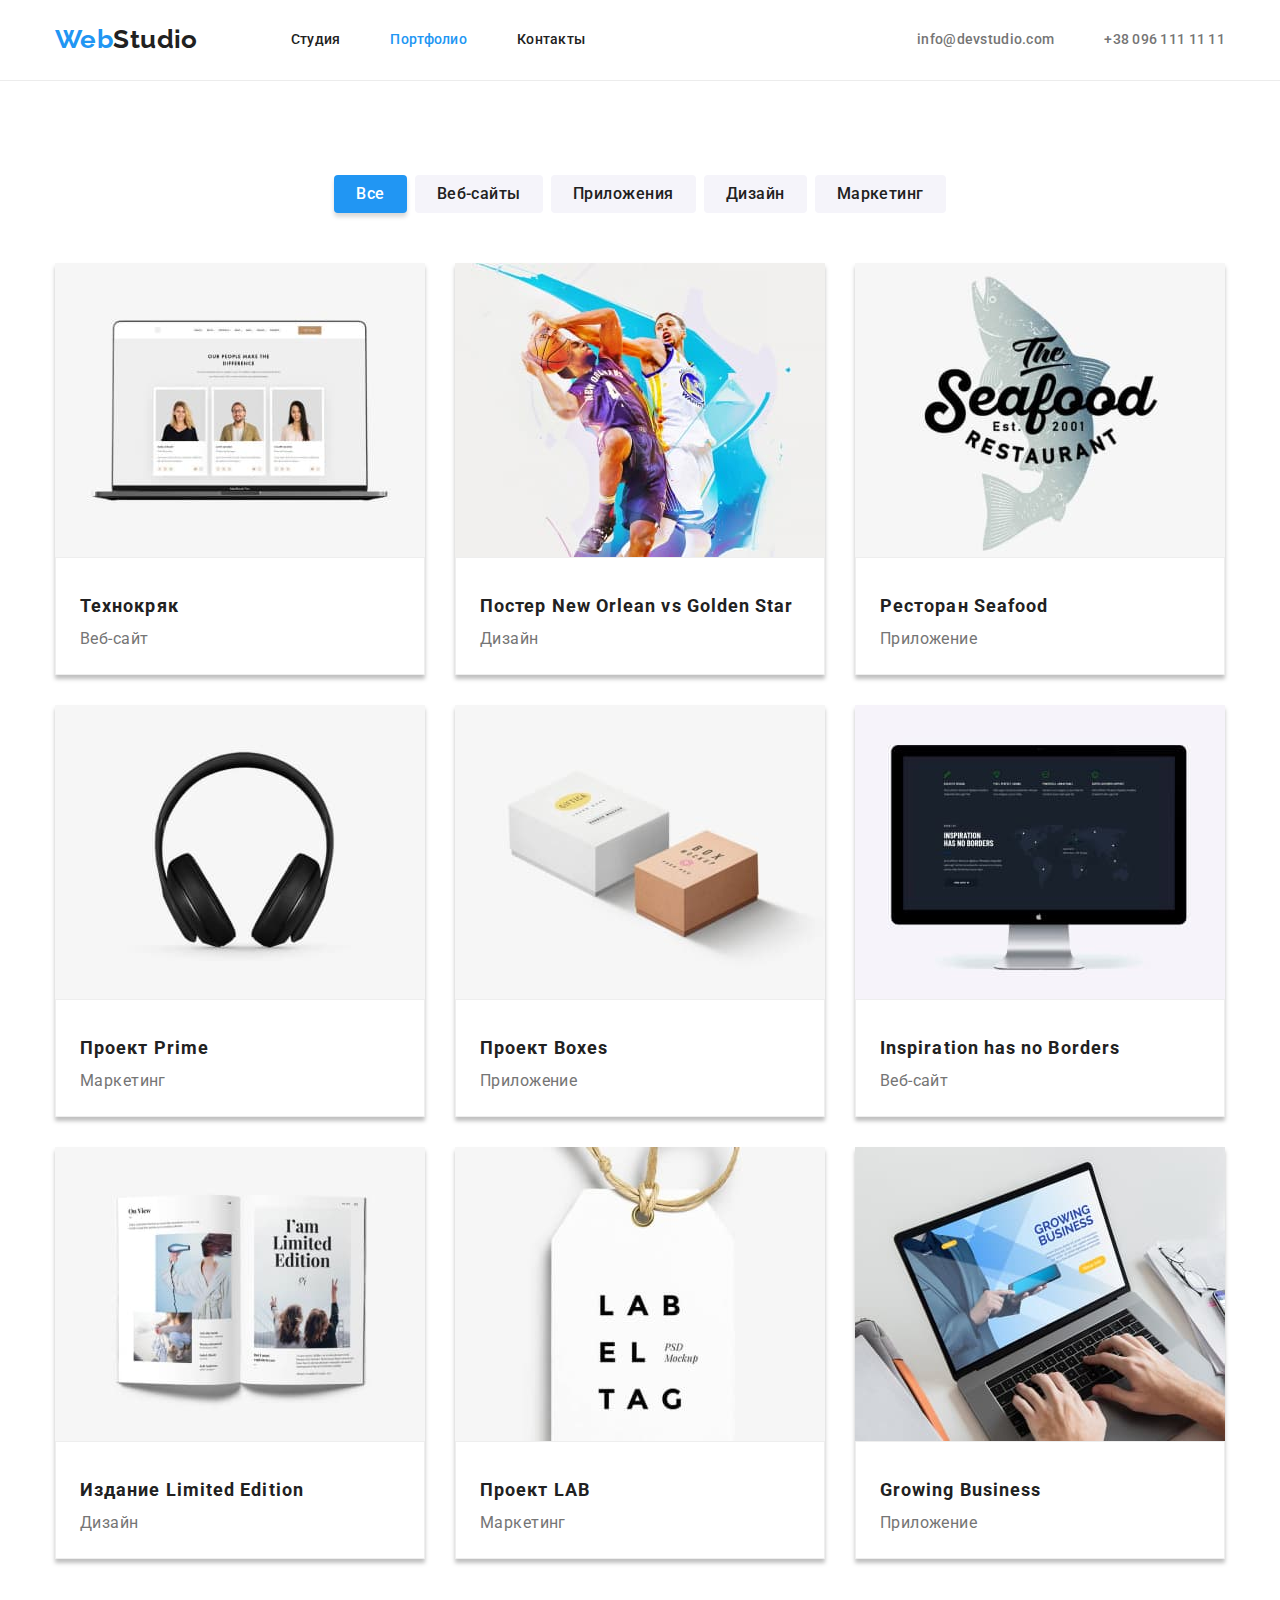
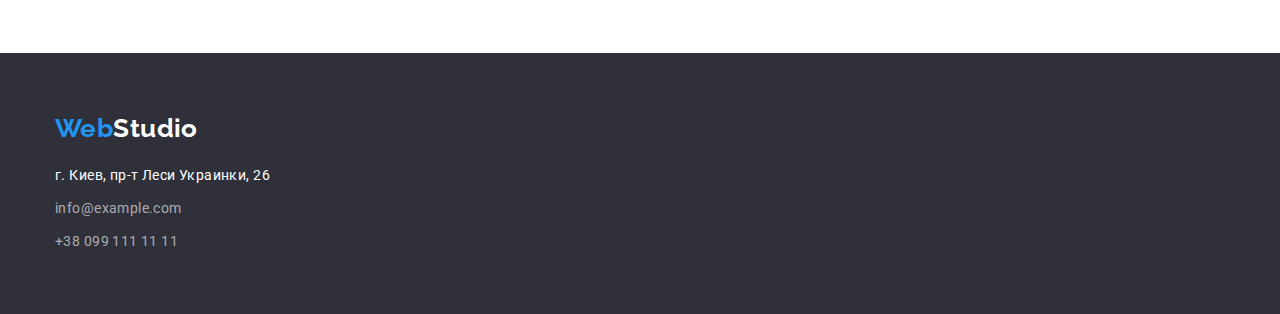
==== commit 544b5f56: "Исправляет геометрию футера" ====
--- a/portfolio.html
+++ b/portfolio.html
@@ -24,10 +24,10 @@
           </a>
           <ul class="site-nav list">
             <li class="site-nav-item">
-              <a href="./index.html" class="link current">Студия</a>
+              <a href="./index.html" class="link">Студия</a>
             </li>
             <li class="site-nav-item">
-              <a href="./portfolio.html" class="link">Портфолио</a>
+              <a href="./portfolio.html" class="link current">Портфолио</a>
             </li>
             <li class="site-nav-item">
               <a href="./index.html" class="link">Контакты</a>
@@ -175,7 +175,7 @@
       </section>
     </main>
     <footer class="footer">
-      <div class="container page-footer">
+      <div class="container">
         <a href="./index.html" class="logo-footer link"
           ><span class="logo-accent">Web</span>Studio
         </a>
--- a/css/styles.css
+++ b/css/styles.css
@@ -115,33 +115,36 @@
 .menu-nav {
   display: flex;
   align-items: center;
-  margin-top: 12px;
-  margin-bottom: 12px;
 }
 
 .site-nav {
   display: flex;
 }
 
+.logo-header.link {
+  padding-top: 24px;
+  padding-bottom: 25px;
+}
+
 .site-nav-item > .link {
   display: block;
-  padding: 20px 20px;
+  padding: 32px 0;
 }
 .site-nav-item {
-  margin-left: 10px;
+  margin-left: 50px;
 }
 
 .site-nav-item:first-child {
-  margin-left: 73px;
+  margin-left: 93px;
 }
 
 .site-contact-item > .link {
   display: block;
-  padding: 20px;
+  padding: 32px 0;
 }
 
 .site-contact-item:nth-child(2) {
-  margin-left: 10px;
+  margin-left: 50px;
 }
 
 .section.hero {
@@ -218,7 +221,6 @@
 
 .benefits-item > .benefits-text {
   line-height: 1.714;
-  text-align: justify;
 }
 
 .section-title {
@@ -258,14 +260,18 @@
   text-align: center;
 }
 
+.team-card-content {
+  padding: 30px 0;
+}
+
 .team-card-content > .team-list-description {
-  margin-bottom: var(--card-set-gap);
   font-size: 16px;
   line-height: 1.18;
   text-align: center;
 }
 
 .footer {
+  padding: 60px 0;
   background-color: var(--hero-background-color);
 }
 
@@ -308,7 +314,12 @@
 
 .works-list {
   display: flex;
-  justify-content: space-between;
+  margin-right: calc(-1 * var(--card-set-gap));
+  justify-content: center;
+}
+.works-list > .works-item {
+  margin-right: var(--card-set-gap);
+  flex-basis: calc((100% / 3) - var(--card-set-gap));
 }
 
 .benefits-title {
@@ -323,11 +334,7 @@
   margin-bottom: 50px;
 }
 
-.page-footer {
-  padding: 60px 0;
-}
-
-.page-footer .logo-footer {
+.footer .logo-footer {
   display: block;
   margin-bottom: 20px;
 }
@@ -369,7 +376,3 @@
   padding: 30px 24px 20px 24px;
   border: 1px solid #eeeeee;
 }
-
-.team-thumb {
-  margin-bottom: var(--card-set-gap);
-}
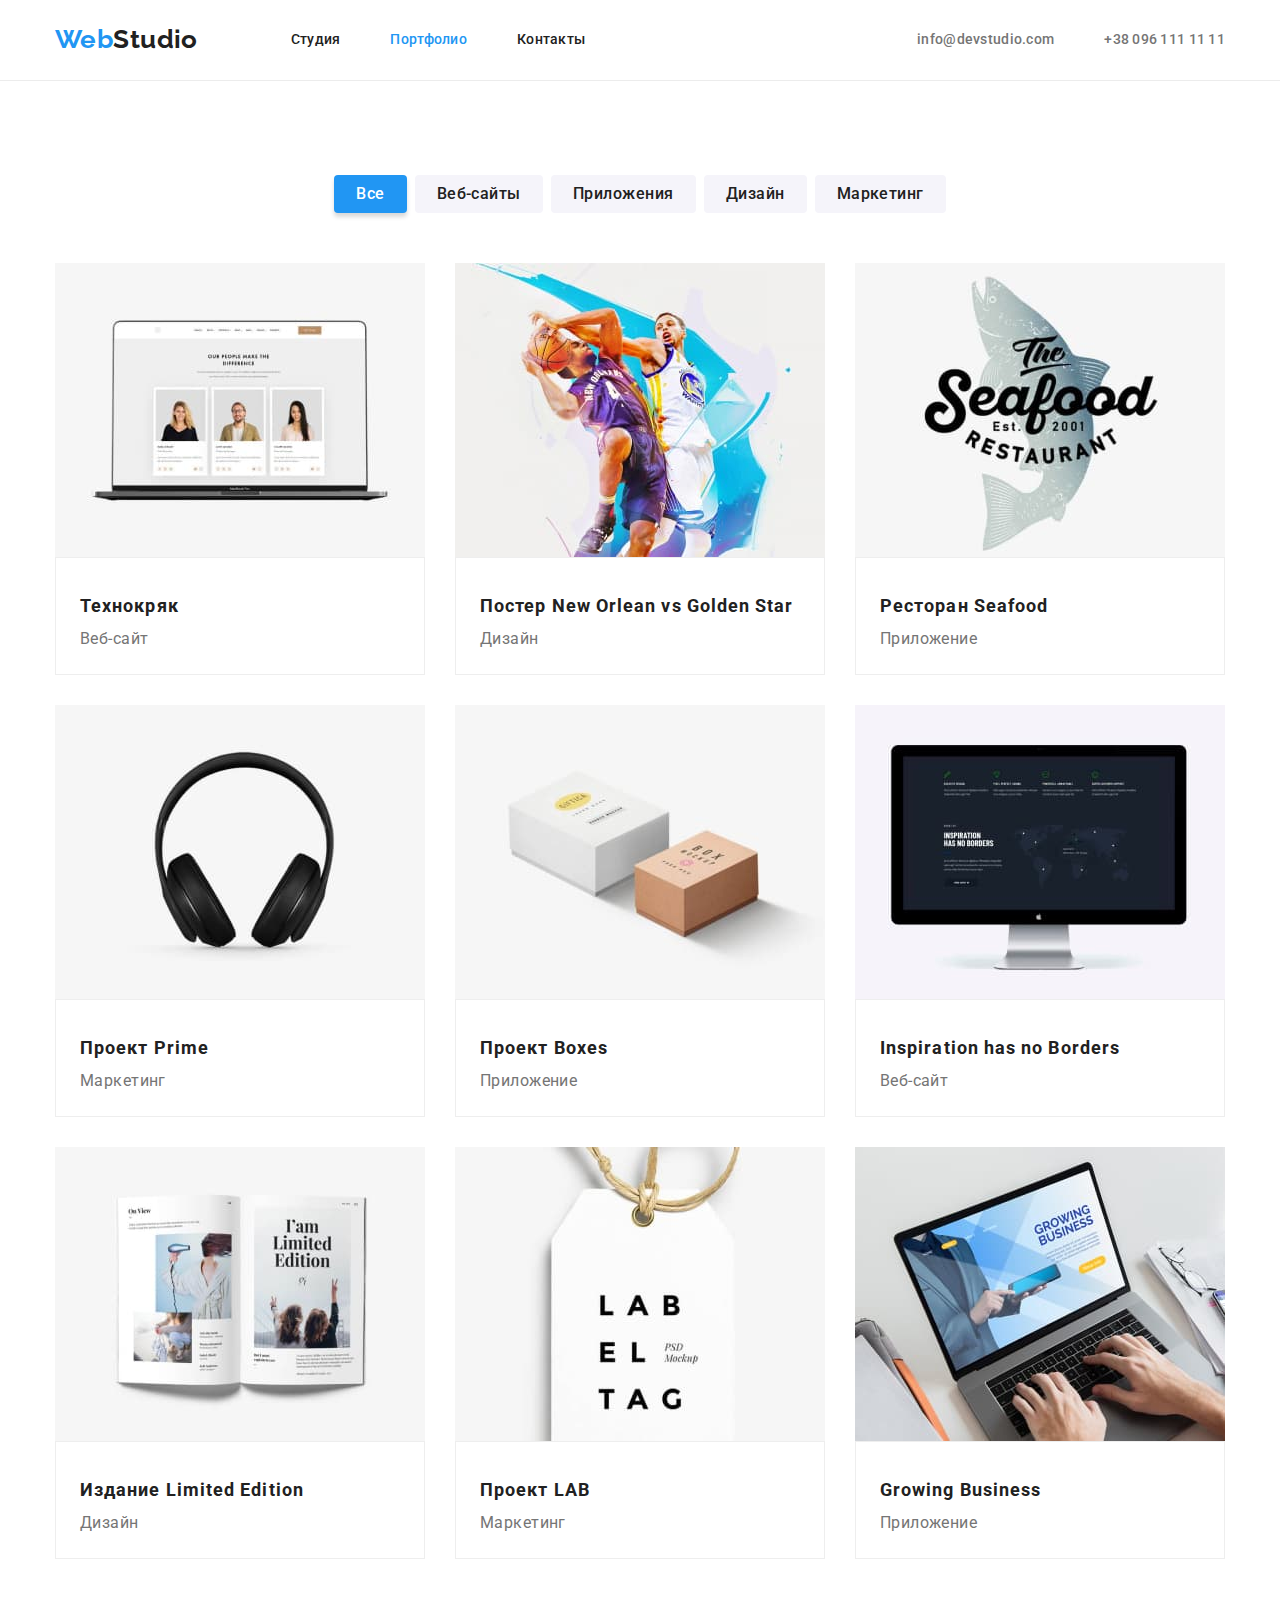
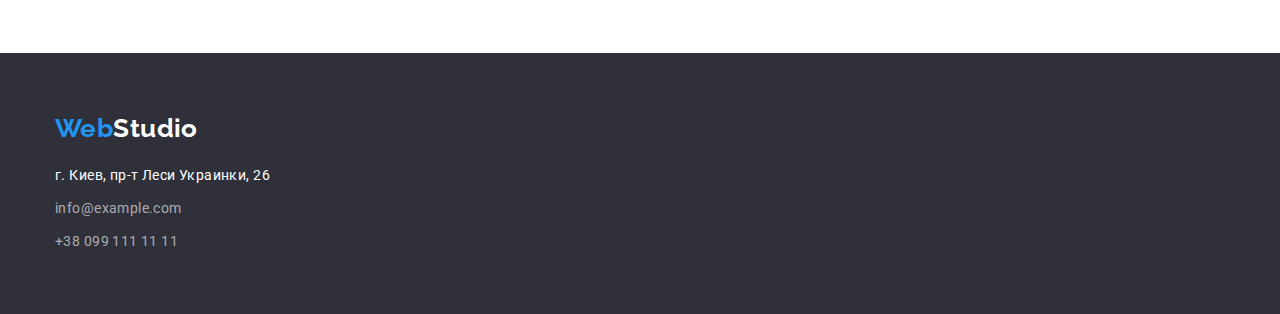
==== commit 28783aed: "Убраны лишние div с картинок" ====
--- a/portfolio.html
+++ b/portfolio.html
@@ -69,9 +69,8 @@
           </ul>
           <ul class="portfolio-list list">
             <li class="portfolio-item">
-              <div class="card-thumb">
-                <img src="./images/portfolio-1.jpg" alt="Ноутбук" />
-              </div>
+              <img src="./images/portfolio-1.jpg" alt="Ноутбук" />
+
               <div class="card-content">
                 <h2 class="card-heading">Технокряк</h2>
                 <p class="card-text">Веб-сайт</p>
@@ -79,12 +78,11 @@
             </li>
 
             <li class="portfolio-item">
-              <div class="card-thumb">
-                <img
-                  src="./images/portfolio-2.jpg"
-                  alt="Постер New Orlean vs Golden Star"
-                />
-              </div>
+              <img
+                src="./images/portfolio-2.jpg"
+                alt="Постер New Orlean vs Golden Star"
+              />
+
               <div class="card-content">
                 <h2 class="card-heading">
                   Постер <span lang="en">New Orlean vs Golden Star</span>
@@ -93,12 +91,10 @@
               </div>
             </li>
             <li class="portfolio-item">
-              <div class="card-thumb">
-                <img
-                  src="./images/portfolio-3.jpg"
-                  alt="Логотоп ресторана Seafood"
-                />
-              </div>
+              <img
+                src="./images/portfolio-3.jpg"
+                alt="Логотоп ресторана Seafood"
+              />
               <div class="card-content">
                 <h2 class="card-heading">
                   Ресторан <span lang="en">Seafood</span>
@@ -107,9 +103,7 @@
               </div>
             </li>
             <li class="portfolio-item">
-              <div class="card-thumb">
-                <img src="./images/portfolio-4.jpg" alt="Наушники" />
-              </div>
+              <img src="./images/portfolio-4.jpg" alt="Наушники" />
               <div class="card-content">
                 <h2 class="card-heading">
                   Проект <span lang="en">Prime</span>
@@ -118,9 +112,7 @@
               </div>
             </li>
             <li class="portfolio-item">
-              <div class="card-thumb">
-                <img src="./images/portfolio-5.jpg" alt="Коробки" />
-              </div>
+              <img src="./images/portfolio-5.jpg" alt="Коробки" />
               <div class="card-content">
                 <h2 class="card-heading">
                   Проект <span lang="en">Boxes</span>
@@ -129,9 +121,7 @@
               </div>
             </li>
             <li class="portfolio-item">
-              <div class="card-thumb">
-                <img src="./images/portfolio-6.jpg" alt="Монитор" />
-              </div>
+              <img src="./images/portfolio-6.jpg" alt="Монитор" />
               <div class="card-content">
                 <h2 class="card-heading">
                   <span lang="en">Inspiration has no Borders</span>
@@ -140,9 +130,7 @@
               </div>
             </li>
             <li class="portfolio-item">
-              <div class="card-thumb">
-                <img src="./images/portfolio-7.jpg" alt="Книга" />
-              </div>
+              <img src="./images/portfolio-7.jpg" alt="Книга" />
               <div class="card-content">
                 <h2 class="card-heading">
                   Издание <span lang="en"> Limited Edition</span>
@@ -151,18 +139,14 @@
               </div>
             </li>
             <li class="portfolio-item">
-              <div class="card-thumb">
-                <img src="./images/portfolio-8.jpg" alt="Этикетка" />
-              </div>
+              <img src="./images/portfolio-8.jpg" alt="Этикетка" />
               <div class="card-content">
                 <h2 class="card-heading">Проект<span lang="en"> LAB</span></h2>
                 <p class="card-text">Маркетинг</p>
               </div>
             </li>
             <li class="portfolio-item">
-              <div class="card-thumb">
-                <img src="./images/portfolio-9.jpg" alt="Ноутбук" />
-              </div>
+              <img src="./images/portfolio-9.jpg" alt="Ноутбук" />
               <div class="card-content">
                 <h2 class="card-heading">
                   <span lang="en">Growing Business</span>
--- a/css/styles.css
+++ b/css/styles.css
@@ -40,6 +40,7 @@
 img {
   display: block;
   max-width: 100%;
+  height: auto;
 }
 body {
   background-color: var(--primary-background-color);
@@ -369,7 +370,6 @@
   margin-right: var(--card-set-gap);
   margin-bottom: var(--card-set-gap);
   flex-basis: calc((100% / 3) - var(--card-set-gap));
-  box-shadow: 0px 4px 4px rgba(0, 0, 0, 0.25);
 }
 
 .card-content {
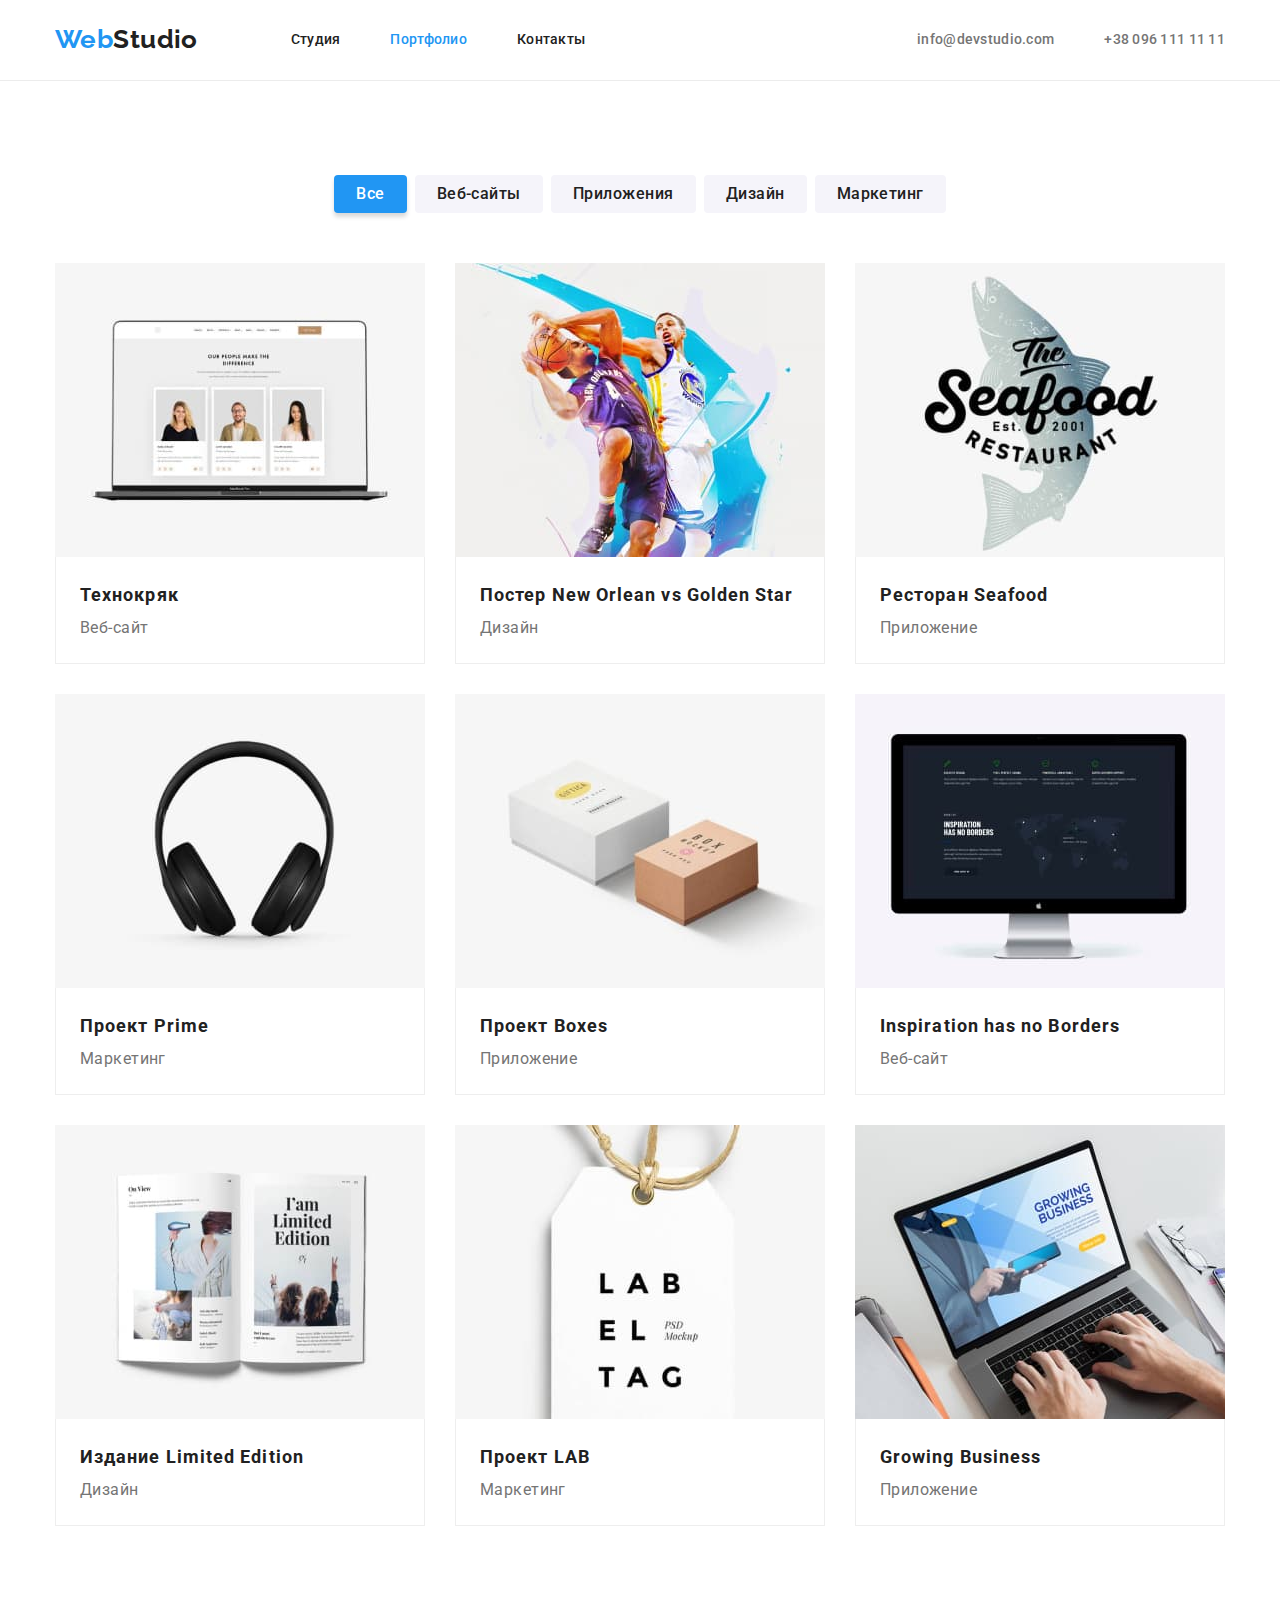
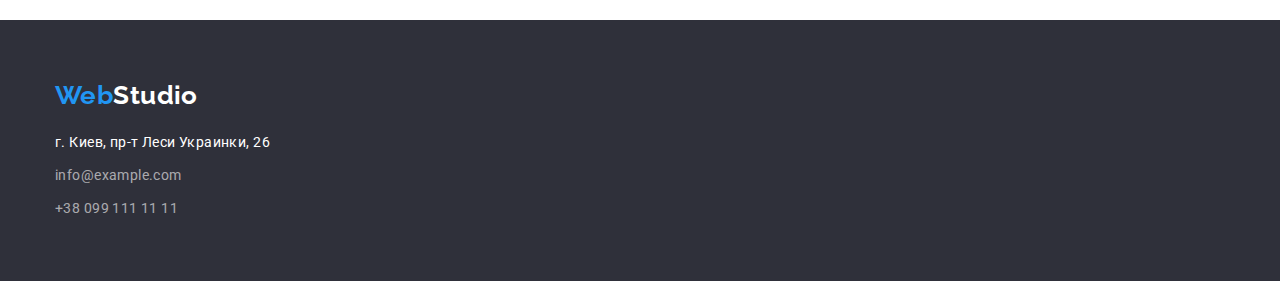
==== commit 8f6f7a68: "Исправлена геометрия portfolio, hover цвет кнопок" ====
--- a/portfolio.html
+++ b/portfolio.html
@@ -71,7 +71,7 @@
             <li class="portfolio-item">
               <img src="./images/portfolio-1.jpg" alt="Ноутбук" />
 
-              <div class="card-content">
+              <div class="portfolio-card-content">
                 <h2 class="card-heading">Технокряк</h2>
                 <p class="card-text">Веб-сайт</p>
               </div>
@@ -83,7 +83,7 @@
                 alt="Постер New Orlean vs Golden Star"
               />
 
-              <div class="card-content">
+              <div class="portfolio-card-content">
                 <h2 class="card-heading">
                   Постер <span lang="en">New Orlean vs Golden Star</span>
                 </h2>
@@ -95,7 +95,7 @@
                 src="./images/portfolio-3.jpg"
                 alt="Логотоп ресторана Seafood"
               />
-              <div class="card-content">
+              <div class="portfolio-card-content">
                 <h2 class="card-heading">
                   Ресторан <span lang="en">Seafood</span>
                 </h2>
@@ -104,7 +104,7 @@
             </li>
             <li class="portfolio-item">
               <img src="./images/portfolio-4.jpg" alt="Наушники" />
-              <div class="card-content">
+              <div class="portfolio-card-content">
                 <h2 class="card-heading">
                   Проект <span lang="en">Prime</span>
                 </h2>
@@ -113,7 +113,7 @@
             </li>
             <li class="portfolio-item">
               <img src="./images/portfolio-5.jpg" alt="Коробки" />
-              <div class="card-content">
+              <div class="portfolio-card-content">
                 <h2 class="card-heading">
                   Проект <span lang="en">Boxes</span>
                 </h2>
@@ -122,7 +122,7 @@
             </li>
             <li class="portfolio-item">
               <img src="./images/portfolio-6.jpg" alt="Монитор" />
-              <div class="card-content">
+              <div class="portfolio-card-content">
                 <h2 class="card-heading">
                   <span lang="en">Inspiration has no Borders</span>
                 </h2>
@@ -131,7 +131,7 @@
             </li>
             <li class="portfolio-item">
               <img src="./images/portfolio-7.jpg" alt="Книга" />
-              <div class="card-content">
+              <div class="portfolio-card-content">
                 <h2 class="card-heading">
                   Издание <span lang="en"> Limited Edition</span>
                 </h2>
@@ -140,14 +140,14 @@
             </li>
             <li class="portfolio-item">
               <img src="./images/portfolio-8.jpg" alt="Этикетка" />
-              <div class="card-content">
+              <div class="portfolio-card-content">
                 <h2 class="card-heading">Проект<span lang="en"> LAB</span></h2>
                 <p class="card-text">Маркетинг</p>
               </div>
             </li>
             <li class="portfolio-item">
               <img src="./images/portfolio-9.jpg" alt="Ноутбук" />
-              <div class="card-content">
+              <div class="portfolio-card-content">
                 <h2 class="card-heading">
                   <span lang="en">Growing Business</span>
                 </h2>
--- a/css/styles.css
+++ b/css/styles.css
@@ -40,7 +40,7 @@
 img {
   display: block;
   max-width: 100%;
-  height: auto;
+  height: a;
 }
 body {
   background-color: var(--primary-background-color);
@@ -186,6 +186,7 @@
 .btn:hover,
 .btn:focus {
   background-color: var(--accent-color);
+  color: var(--primary-background-color);
 }
 
 .accent-btn {
@@ -372,7 +373,8 @@
   flex-basis: calc((100% / 3) - var(--card-set-gap));
 }
 
-.card-content {
-  padding: 30px 24px 20px 24px;
+.portfolio-card-content {
+  padding: 20px 24px;
   border: 1px solid #eeeeee;
-}
+  border-top: 0;
+}
